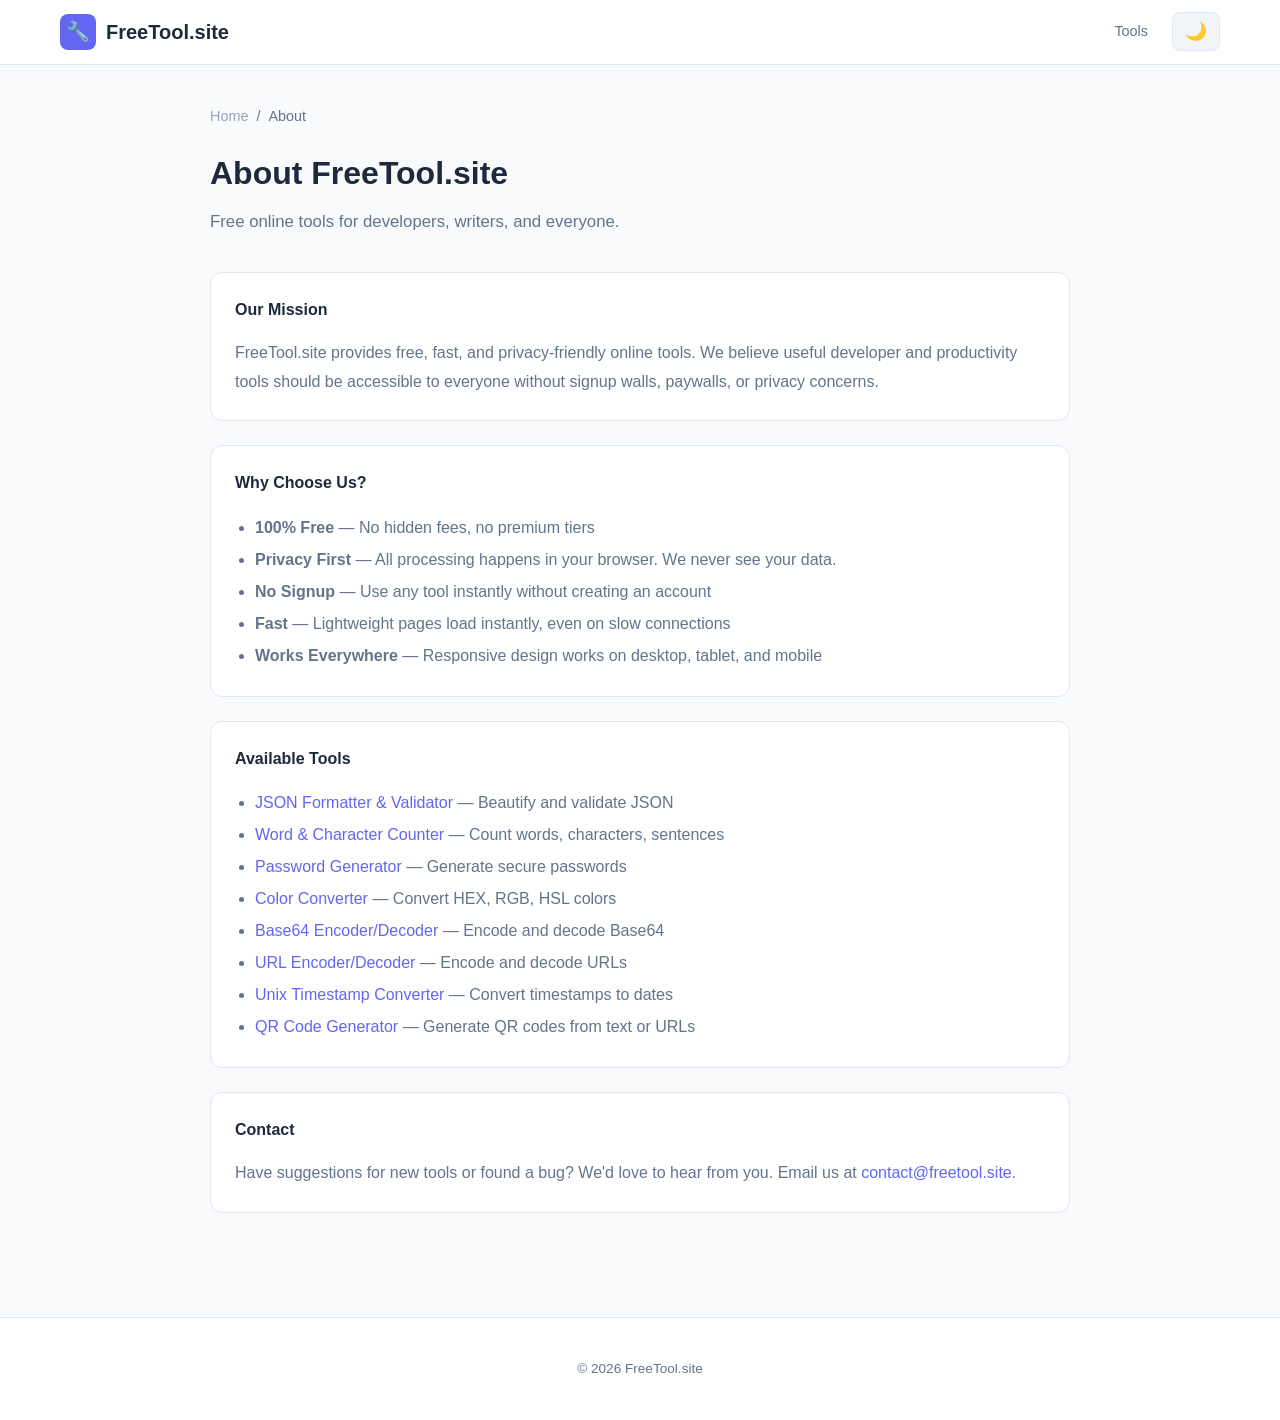
==== about.html @ 122cd708 "feat: FreeTool.site - Online Developer Tools" ====
<!DOCTYPE html>
<html lang="en">
<head>
  <meta charset="UTF-8">
  <meta name="viewport" content="width=device-width, initial-scale=1.0">
  <title>About - FreeTool.site</title>
  <meta name="description" content="About FreeTool.site - Free online developer and productivity tools. Fast, privacy-friendly, no signup required.">
  <link rel="stylesheet" href="css/style.css">
  <link rel="icon" type="image/svg+xml" href="/favicon.svg">
</head>
<body>
  <header class="header">
    <div class="container">
      <a href="/" class="logo">
        <div class="logo-icon">🔧</div>
        <span>FreeTool.site</span>
      </a>
      <nav class="nav-links">
        <a href="/">Tools</a>
        <button class="theme-toggle" aria-label="Toggle dark mode">🌙</button>
      </nav>
    </div>
  </header>

  <main class="tool-page">
    <div class="breadcrumb">
      <a href="/">Home</a> <span>/</span> <span>About</span>
    </div>

    <div class="tool-header">
      <h1>About FreeTool.site</h1>
      <p>Free online tools for developers, writers, and everyone.</p>
    </div>

    <div class="tool-panel">
      <h3>Our Mission</h3>
      <p style="color:var(--text-secondary);line-height:1.8;">
        FreeTool.site provides free, fast, and privacy-friendly online tools. We believe useful developer
        and productivity tools should be accessible to everyone without signup walls, paywalls, or
        privacy concerns.
      </p>
    </div>

    <div class="tool-panel">
      <h3>Why Choose Us?</h3>
      <ul style="color:var(--text-secondary);line-height:2;padding-left:20px;">
        <li><strong>100% Free</strong> — No hidden fees, no premium tiers</li>
        <li><strong>Privacy First</strong> — All processing happens in your browser. We never see your data.</li>
        <li><strong>No Signup</strong> — Use any tool instantly without creating an account</li>
        <li><strong>Fast</strong> — Lightweight pages load instantly, even on slow connections</li>
        <li><strong>Works Everywhere</strong> — Responsive design works on desktop, tablet, and mobile</li>
      </ul>
    </div>

    <div class="tool-panel">
      <h3>Available Tools</h3>
      <ul style="color:var(--text-secondary);line-height:2;padding-left:20px;">
        <li><a href="/tools/json-formatter.html">JSON Formatter & Validator</a> — Beautify and validate JSON</li>
        <li><a href="/tools/word-counter.html">Word & Character Counter</a> — Count words, characters, sentences</li>
        <li><a href="/tools/password-generator.html">Password Generator</a> — Generate secure passwords</li>
        <li><a href="/tools/color-converter.html">Color Converter</a> — Convert HEX, RGB, HSL colors</li>
        <li><a href="/tools/base64.html">Base64 Encoder/Decoder</a> — Encode and decode Base64</li>
        <li><a href="/tools/url-encoder.html">URL Encoder/Decoder</a> — Encode and decode URLs</li>
        <li><a href="/tools/timestamp.html">Unix Timestamp Converter</a> — Convert timestamps to dates</li>
        <li><a href="/tools/qr-generator.html">QR Code Generator</a> — Generate QR codes from text or URLs</li>
      </ul>
    </div>

    <div class="tool-panel">
      <h3>Contact</h3>
      <p style="color:var(--text-secondary);line-height:1.8;">
        Have suggestions for new tools or found a bug? We'd love to hear from you.
        Email us at <a href="mailto:contact@freetool.site">contact@freetool.site</a>.
      </p>
    </div>
  </main>

  <footer class="footer">
    <p>&copy; 2026 FreeTool.site</p>
  </footer>

  <script src="js/common.js"></script>
</body>
</html>
---- css/style.css ----
/* ===== CSS Variables ===== */
:root {
  --primary: #6366f1;
  --primary-hover: #4f46e5;
  --primary-light: #e0e7ff;
  --bg: #f8fafc;
  --bg-card: #ffffff;
  --bg-code: #f1f5f9;
  --text: #1e293b;
  --text-secondary: #64748b;
  --text-muted: #94a3b8;
  --border: #e2e8f0;
  --success: #10b981;
  --error: #ef4444;
  --warning: #f59e0b;
  --shadow: 0 1px 3px rgba(0,0,0,0.1), 0 1px 2px rgba(0,0,0,0.06);
  --shadow-lg: 0 10px 15px -3px rgba(0,0,0,0.1), 0 4px 6px -2px rgba(0,0,0,0.05);
  --radius: 12px;
  --radius-sm: 8px;
  --transition: 0.2s ease;
}

[data-theme="dark"] {
  --primary: #818cf8;
  --primary-hover: #6366f1;
  --primary-light: #312e81;
  --bg: #0f172a;
  --bg-card: #1e293b;
  --bg-code: #334155;
  --text: #f1f5f9;
  --text-secondary: #94a3b8;
  --text-muted: #64748b;
  --border: #334155;
  --shadow: 0 1px 3px rgba(0,0,0,0.3), 0 1px 2px rgba(0,0,0,0.2);
  --shadow-lg: 0 10px 15px -3px rgba(0,0,0,0.3), 0 4px 6px -2px rgba(0,0,0,0.2);
}

/* ===== Reset & Base ===== */
*, *::before, *::after { box-sizing: border-box; margin: 0; padding: 0; }

html { scroll-behavior: smooth; }

body {
  font-family: -apple-system, BlinkMacSystemFont, 'Segoe UI', Roboto, 'Helvetica Neue', Arial, sans-serif;
  background: var(--bg);
  color: var(--text);
  line-height: 1.6;
  min-height: 100vh;
}

a { color: var(--primary); text-decoration: none; transition: color var(--transition); }
a:hover { color: var(--primary-hover); }

/* ===== Layout ===== */
.container {
  max-width: 1200px;
  margin: 0 auto;
  padding: 0 20px;
}

/* ===== Header ===== */
.header {
  background: var(--bg-card);
  border-bottom: 1px solid var(--border);
  position: sticky;
  top: 0;
  z-index: 100;
  backdrop-filter: blur(10px);
  background: rgba(255,255,255,0.9);
}

[data-theme="dark"] .header {
  background: rgba(30,41,59,0.9);
}

.header .container {
  display: flex;
  align-items: center;
  justify-content: space-between;
  height: 64px;
}

.logo {
  display: flex;
  align-items: center;
  gap: 10px;
  font-size: 1.25rem;
  font-weight: 700;
  color: var(--text);
}

.logo-icon {
  width: 36px;
  height: 36px;
  background: var(--primary);
  border-radius: var(--radius-sm);
  display: flex;
  align-items: center;
  justify-content: center;
  color: white;
  font-size: 1.2rem;
}

.nav-links {
  display: flex;
  align-items: center;
  gap: 8px;
}

.nav-links a {
  padding: 8px 16px;
  border-radius: var(--radius-sm);
  color: var(--text-secondary);
  font-size: 0.9rem;
  font-weight: 500;
  transition: all var(--transition);
}

.nav-links a:hover, .nav-links a.active {
  color: var(--primary);
  background: var(--primary-light);
}

.theme-toggle {
  background: var(--bg-code);
  border: 1px solid var(--border);
  border-radius: var(--radius-sm);
  padding: 8px 12px;
  cursor: pointer;
  font-size: 1.1rem;
  color: var(--text);
  transition: all var(--transition);
}

.theme-toggle:hover {
  background: var(--primary-light);
}

/* ===== Hero ===== */
.hero {
  text-align: center;
  padding: 80px 20px 60px;
}

.hero h1 {
  font-size: 2.5rem;
  font-weight: 800;
  margin-bottom: 16px;
  background: linear-gradient(135deg, var(--primary), #a78bfa);
  -webkit-background-clip: text;
  -webkit-text-fill-color: transparent;
  background-clip: text;
}

.hero p {
  font-size: 1.15rem;
  color: var(--text-secondary);
  max-width: 600px;
  margin: 0 auto;
}

/* ===== Tools Grid ===== */
.tools-grid {
  display: grid;
  grid-template-columns: repeat(auto-fill, minmax(280px, 1fr));
  gap: 24px;
  padding: 20px 0 80px;
}

.tool-card {
  background: var(--bg-card);
  border: 1px solid var(--border);
  border-radius: var(--radius);
  padding: 28px;
  transition: all var(--transition);
  cursor: pointer;
  display: block;
  color: var(--text);
}

.tool-card:hover {
  transform: translateY(-4px);
  box-shadow: var(--shadow-lg);
  border-color: var(--primary);
  color: var(--text);
}

.tool-card-icon {
  width: 52px;
  height: 52px;
  background: var(--primary-light);
  border-radius: var(--radius-sm);
  display: flex;
  align-items: center;
  justify-content: center;
  font-size: 1.6rem;
  margin-bottom: 18px;
}

.tool-card h3 {
  font-size: 1.15rem;
  font-weight: 700;
  margin-bottom: 8px;
}

.tool-card p {
  color: var(--text-secondary);
  font-size: 0.9rem;
  line-height: 1.5;
}

/* ===== Tool Page ===== */
.tool-page {
  max-width: 900px;
  margin: 0 auto;
  padding: 40px 20px 80px;
}

.tool-header {
  margin-bottom: 36px;
}

.tool-header h1 {
  font-size: 2rem;
  font-weight: 800;
  margin-bottom: 10px;
}

.tool-header p {
  color: var(--text-secondary);
  font-size: 1.05rem;
}

.breadcrumb {
  display: flex;
  align-items: center;
  gap: 8px;
  margin-bottom: 20px;
  font-size: 0.9rem;
  color: var(--text-muted);
}

.breadcrumb a { color: var(--text-muted); }
.breadcrumb a:hover { color: var(--primary); }
.breadcrumb span { color: var(--text-secondary); }

/* ===== Form Elements ===== */
.form-group {
  margin-bottom: 20px;
}

.form-group label {
  display: block;
  font-weight: 600;
  margin-bottom: 8px;
  font-size: 0.9rem;
  color: var(--text);
}

textarea, input[type="text"], input[type="number"], select {
  width: 100%;
  padding: 12px 16px;
  border: 1px solid var(--border);
  border-radius: var(--radius-sm);
  background: var(--bg-code);
  color: var(--text);
  font-family: 'SF Mono', 'Fira Code', 'Cascadia Code', monospace;
  font-size: 0.9rem;
  transition: border-color var(--transition);
  resize: vertical;
}

textarea:focus, input[type="text"]:focus, input[type="number"]:focus, select:focus {
  outline: none;
  border-color: var(--primary);
  box-shadow: 0 0 0 3px rgba(99,102,241,0.1);
}

textarea {
  min-height: 200px;
  line-height: 1.6;
}

.btn {
  display: inline-flex;
  align-items: center;
  gap: 8px;
  padding: 10px 20px;
  border-radius: var(--radius-sm);
  font-weight: 600;
  font-size: 0.9rem;
  cursor: pointer;
  transition: all var(--transition);
  border: none;
}

.btn-primary {
  background: var(--primary);
  color: white;
}

.btn-primary:hover {
  background: var(--primary-hover);
  transform: translateY(-1px);
}

.btn-secondary {
  background: var(--bg-code);
  color: var(--text);
  border: 1px solid var(--border);
}

.btn-secondary:hover {
  background: var(--primary-light);
  border-color: var(--primary);
}

.btn-group {
  display: flex;
  gap: 10px;
  flex-wrap: wrap;
  margin: 16px 0;
}

/* ===== Tool Panels ===== */
.tool-panel {
  background: var(--bg-card);
  border: 1px solid var(--border);
  border-radius: var(--radius);
  padding: 24px;
  margin-bottom: 24px;
}

.tool-panel h3 {
  font-size: 1rem;
  font-weight: 700;
  margin-bottom: 16px;
  color: var(--text);
}

/* ===== Options Row ===== */
.options-row {
  display: flex;
  gap: 16px;
  flex-wrap: wrap;
  margin-bottom: 16px;
}

.option-item {
  display: flex;
  align-items: center;
  gap: 8px;
}

.option-item label {
  font-weight: 500;
  font-size: 0.85rem;
  margin-bottom: 0;
}

.option-item input[type="number"],
.option-item select {
  width: auto;
  min-width: 80px;
}

/* ===== Checkbox & Range ===== */
input[type="checkbox"] {
  width: 18px;
  height: 18px;
  accent-color: var(--primary);
}

input[type="range"] {
  width: 100%;
  accent-color: var(--primary);
}

.range-display {
  display: flex;
  justify-content: space-between;
  font-size: 0.85rem;
  color: var(--text-secondary);
  margin-top: 4px;
}

/* ===== Output ===== */
.output-box {
  background: var(--bg-code);
  border: 1px solid var(--border);
  border-radius: var(--radius-sm);
  padding: 16px;
  font-family: 'SF Mono', 'Fira Code', 'Cascadia Code', monospace;
  font-size: 0.85rem;
  white-space: pre-wrap;
  word-break: break-all;
  min-height: 60px;
  max-height: 400px;
  overflow-y: auto;
  line-height: 1.6;
}

.output-box.json { white-space: pre; }

/* ===== Stats ===== */
.stats-row {
  display: flex;
  gap: 16px;
  flex-wrap: wrap;
  margin-bottom: 20px;
}

.stat-item {
  background: var(--bg-code);
  border: 1px solid var(--border);
  border-radius: var(--radius-sm);
  padding: 16px 20px;
  flex: 1;
  min-width: 120px;
  text-align: center;
}

.stat-value {
  font-size: 1.8rem;
  font-weight: 800;
  color: var(--primary);
}

.stat-label {
  font-size: 0.8rem;
  color: var(--text-secondary);
  margin-top: 4px;
}

/* ===== Color Picker ===== */
.color-preview {
  width: 100%;
  height: 120px;
  border-radius: var(--radius-sm);
  border: 1px solid var(--border);
  margin-bottom: 16px;
}

.color-inputs {
  display: grid;
  grid-template-columns: repeat(auto-fit, minmax(200px, 1fr));
  gap: 16px;
}

/* ===== QR Code ===== */
.qr-output {
  display: flex;
  justify-content: center;
  padding: 30px;
}

.qr-output canvas {
  border-radius: var(--radius-sm);
  box-shadow: var(--shadow);
}

/* ===== Toast ===== */
.toast {
  position: fixed;
  bottom: 24px;
  right: 24px;
  background: var(--text);
  color: var(--bg);
  padding: 12px 24px;
  border-radius: var(--radius-sm);
  font-size: 0.9rem;
  font-weight: 500;
  z-index: 1000;
  transform: translateY(100px);
  opacity: 0;
  transition: all 0.3s ease;
}

.toast.show {
  transform: translateY(0);
  opacity: 1;
}

/* ===== Footer ===== */
.footer {
  background: var(--bg-card);
  border-top: 1px solid var(--border);
  padding: 40px 20px;
  text-align: center;
  color: var(--text-secondary);
  font-size: 0.85rem;
}

.footer a { color: var(--text-muted); }
.footer a:hover { color: var(--primary); }

.footer-links {
  display: flex;
  justify-content: center;
  gap: 24px;
  margin-bottom: 16px;
  flex-wrap: wrap;
}

/* ===== Ad Placeholder ===== */
.ad-slot {
  background: var(--bg-code);
  border: 1px dashed var(--border);
  border-radius: var(--radius-sm);
  padding: 16px;
  text-align: center;
  color: var(--text-muted);
  font-size: 0.8rem;
  margin: 24px 0;
  min-height: 90px;
  display: flex;
  align-items: center;
  justify-content: center;
}

/* ===== Responsive ===== */
@media (max-width: 768px) {
  .hero h1 { font-size: 1.8rem; }
  .hero { padding: 50px 20px 40px; }
  .tools-grid { grid-template-columns: 1fr; gap: 16px; }
  .tool-card { padding: 22px; }
  .header .container { height: 56px; }
  .nav-links a { padding: 6px 10px; font-size: 0.8rem; }
  .stats-row { gap: 10px; }
  .stat-item { padding: 12px; }
  .stat-value { font-size: 1.4rem; }
  .btn-group { flex-direction: column; }
  .btn-group .btn { width: 100%; justify-content: center; }
}

@media (max-width: 480px) {
  .options-row { flex-direction: column; gap: 10px; }
  .color-inputs { grid-template-columns: 1fr; }
}

/* ===== Utility ===== */
.hidden { display: none !important; }
.text-center { text-align: center; }
.mt-2 { margin-top: 16px; }
.mt-4 { margin-top: 32px; }
.mb-2 { margin-bottom: 16px; }
.flex-center { display: flex; align-items: center; justify-content: center; }
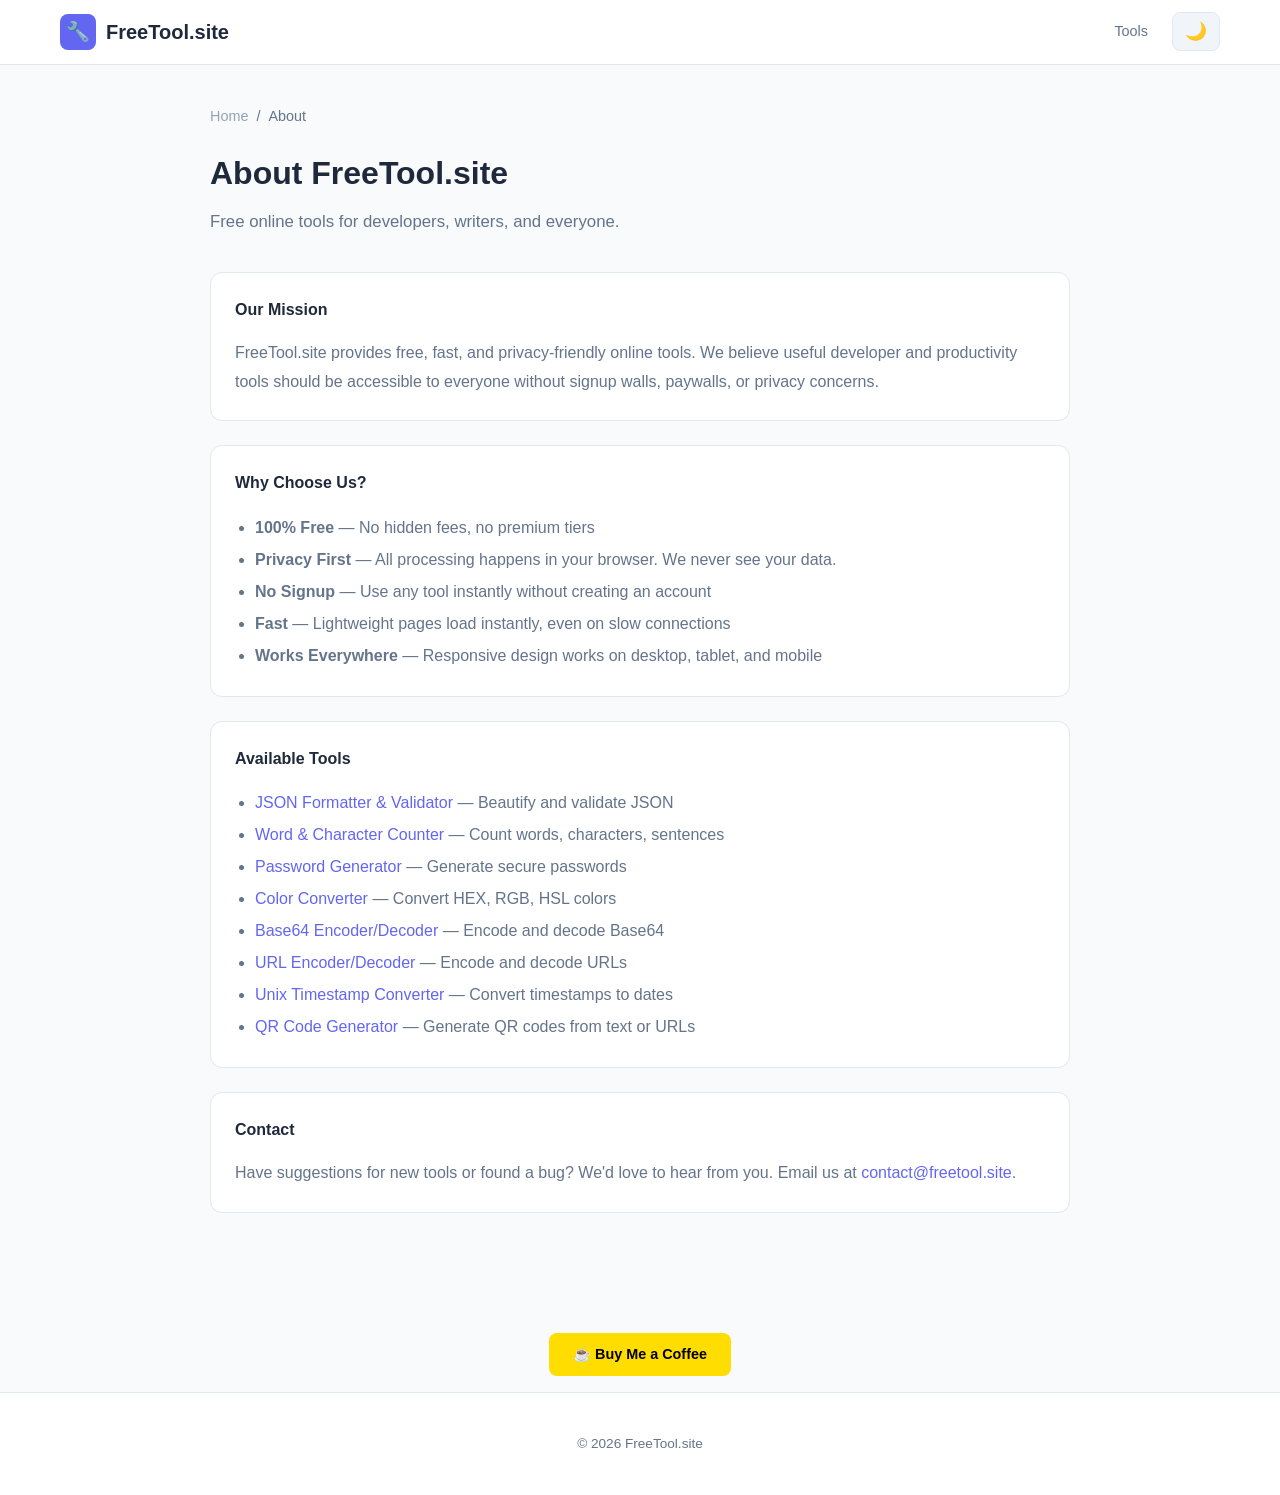
==== commit 54c532f0: "feat: add monetization - analytics, ads, affiliate links, pricing" ====
--- a/about.html
+++ b/about.html
@@ -80,5 +80,6 @@
   </footer>
 
   <script src="js/common.js"></script>
+  <script src="js/monetize.js"></script>
 </body>
 </html>
